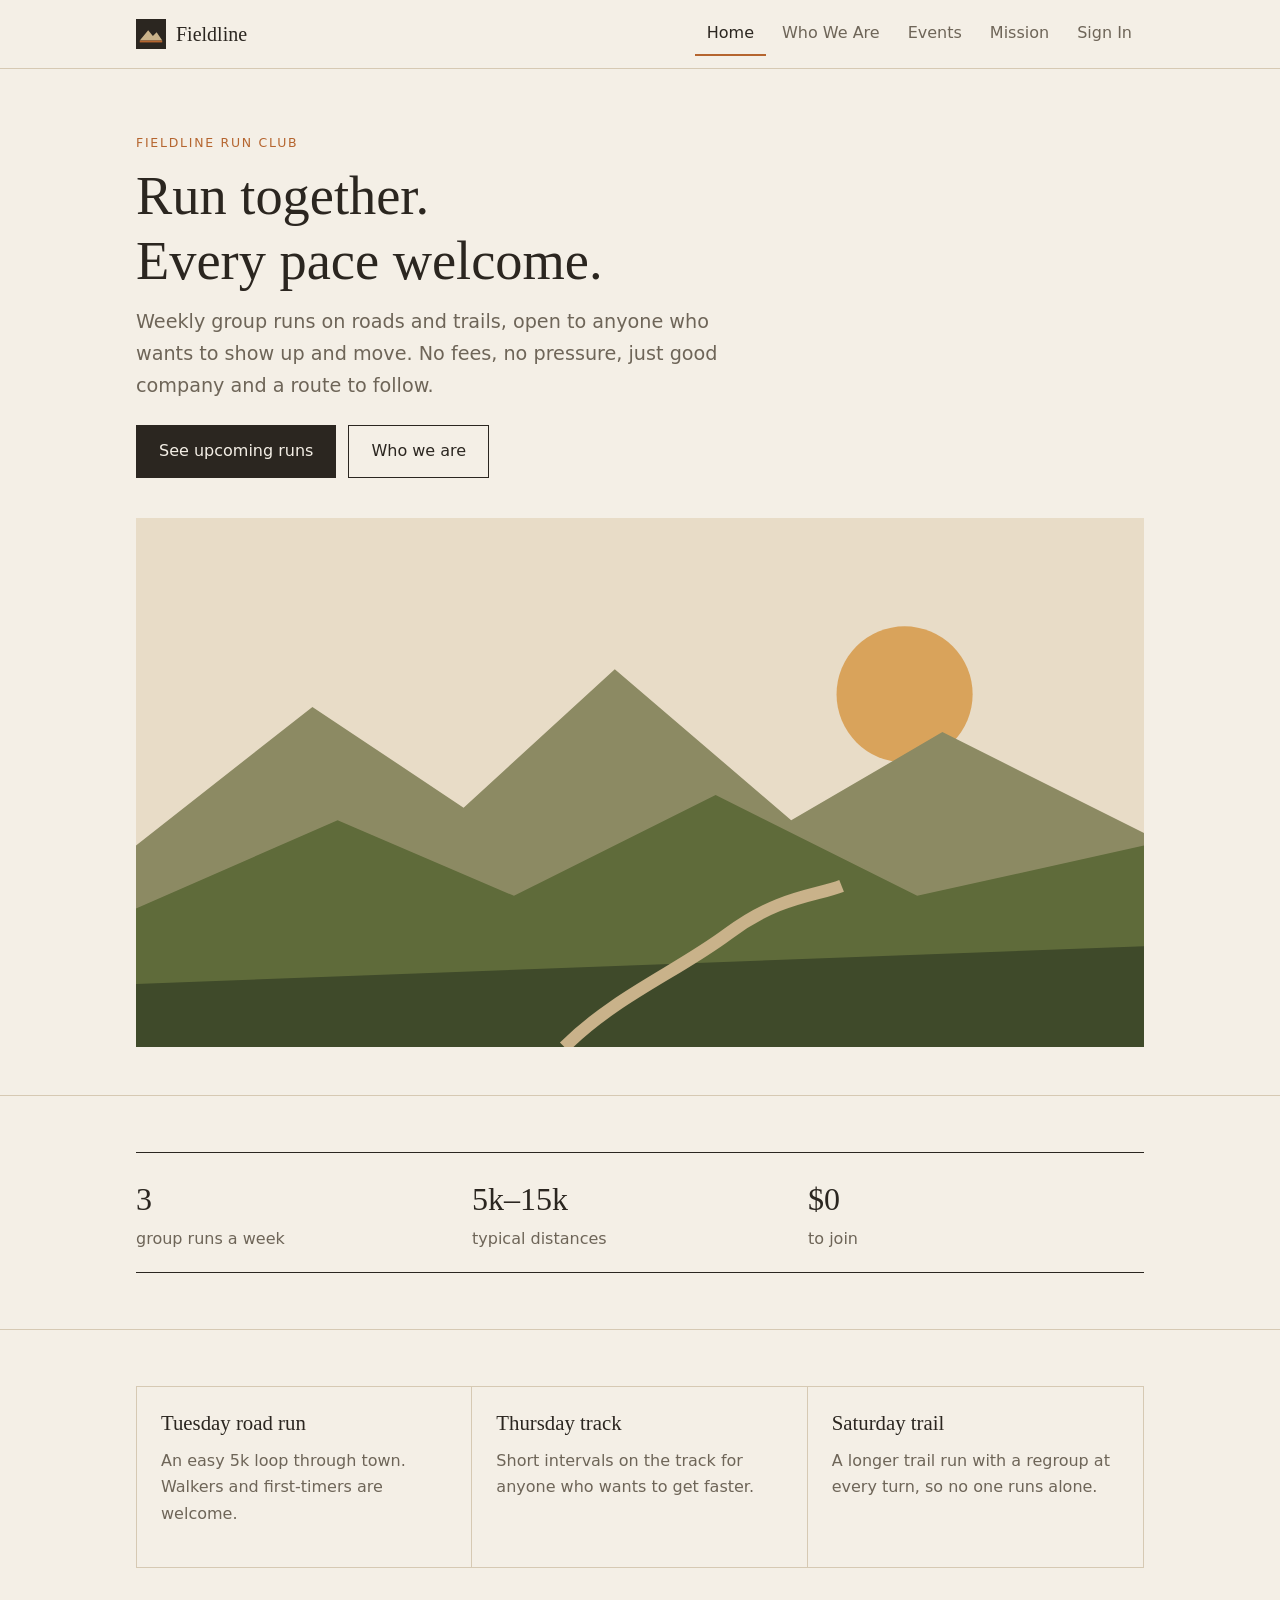
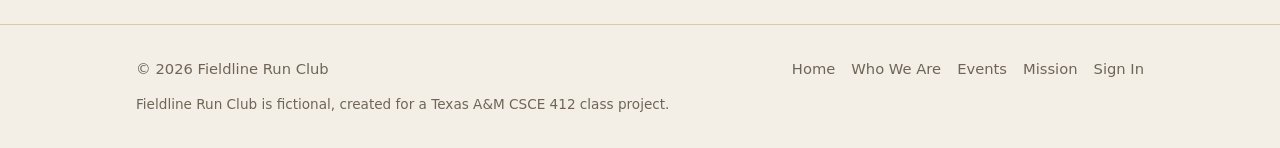
==== website/index.html @ b2ed9a3b "Initial commit including website" ====
<!DOCTYPE html>
<html lang="en">
<head>
  <meta charset="UTF-8">
  <meta name="viewport" content="width=device-width, initial-scale=1.0">
  <title>Home | Fieldline Run Club</title>
  <meta name="description" content="A free, welcoming run club for every pace.">
  <link rel="icon" href="images/logo.svg" type="image/svg+xml">
  <link rel="stylesheet" href="css/style.css">
</head>
<body>
  <header class="site-header">
    <div class="container">
      <nav class="nav" aria-label="Main">
        <a class="logo" href="index.html"><img src="images/logo.svg" alt="">Fieldline</a>
        <button class="nav-toggle" aria-expanded="false" aria-label="Open menu">Menu</button>
        <ul class="nav-links">
          <li><a href="index.html" class="active" aria-current="page">Home</a></li>
          <li><a href="about.html">Who We Are</a></li>
          <li><a href="events.html">Events</a></li>
          <li><a href="mission.html">Mission</a></li>
          <li><a href="signin.html">Sign In</a></li>
        </ul>
      </nav>
    </div>
  </header>

  <main>
    <section class="hero">
      <div class="container">
        <span class="label">Fieldline Run Club</span>
        <h1>Run together.<br>Every pace welcome.</h1>
        <p class="intro">Weekly group runs on roads and trails, open to anyone who wants to show up and move. No fees, no pressure, just good company and a route to follow.</p>
        <div class="actions">
          <a class="btn" href="events.html">See upcoming runs</a>
          <a class="btn outline" href="about.html">Who we are</a>
        </div>
        <img src="images/hero.svg" alt="Flat illustration of green hills and a trail at sunrise">
      </div>
    </section>

    <section class="section">
      <div class="container">
        <div class="facts">
          <div><strong>3</strong><span>group runs a week</span></div>
          <div><strong>5k&ndash;15k</strong><span>typical distances</span></div>
          <div><strong>$0</strong><span>to join</span></div>
        </div>
      </div>
    </section>

    <section class="section">
      <div class="container">
        <div class="three">
        <div>
          <h3>Tuesday road run</h3>
          <p class="muted">An easy 5k loop through town. Walkers and first-timers are welcome.</p>
        </div>
        <div>
          <h3>Thursday track</h3>
          <p class="muted">Short intervals on the track for anyone who wants to get faster.</p>
        </div>
        <div>
          <h3>Saturday trail</h3>
          <p class="muted">A longer trail run with a regroup at every turn, so no one runs alone.</p>
        </div>
        </div>
      </div>
    </section>

  </main>

  <footer class="site-footer">
    <div class="container">
      <div class="footer-row">
        <div>&copy; <span id="year">2026</span> Fieldline Run Club</div>
        <div class="footer-links"><a href="index.html">Home</a> <a href="about.html">Who We Are</a> <a href="events.html">Events</a> <a href="mission.html">Mission</a> <a href="signin.html">Sign In</a></div>
      </div>
      <p class="disclaimer">Fieldline Run Club is fictional, created for a Texas A&amp;M CSCE 412 class project.</p>
    </div>
  </footer>

  <script src="js/main.js"></script>
</body>
</html>
---- website/css/style.css ----
/* Fieldline Run Club — shared styles
   Flat earthy colors, square corners, no gradients or shadows. */
:root {
  --bg: #f4efe6;
  --paper: #efe6d6;
  --ink: #2b2620;
  --muted: #6e6558;
  --line: #d6c9b3;
  --clay: #b5652f;
  --olive: #5f6b3a;
  --sand: #c9b28a;
  --max: 1040px;
}

* { box-sizing: border-box; border-radius: 0; }

body {
  margin: 0;
  background: var(--bg);
  color: var(--ink);
  font-family: system-ui, -apple-system, "Segoe UI", Roboto, sans-serif;
  font-size: 16px;
  line-height: 1.65;
}

h1, h2, h3 {
  font-family: Georgia, "Times New Roman", serif;
  font-weight: normal;
  line-height: 1.2;
  margin: 0 0 12px;
}

h1 { font-size: clamp(2.2rem, 6vw, 3.4rem); }
h2 { font-size: clamp(1.6rem, 4vw, 2.1rem); }
h3 { font-size: 1.3rem; }

p { margin: 0 0 16px; }

img { display: block; max-width: 100%; height: auto; }

a { color: var(--clay); }

.container { max-width: var(--max); margin: 0 auto; padding: 0 16px; }

.label {
  display: block;
  font-size: 0.78rem;
  letter-spacing: 0.14em;
  text-transform: uppercase;
  color: var(--clay);
  margin-bottom: 10px;
}

.muted { color: var(--muted); }

/* ---------- Header ---------- */
.site-header { border-bottom: 1px solid var(--line); background: var(--bg); }

.nav {
  display: flex;
  align-items: center;
  justify-content: space-between;
  height: 68px;
  position: relative;
}

.logo {
  display: flex;
  align-items: center;
  gap: 10px;
  color: var(--ink);
  text-decoration: none;
  font-family: Georgia, serif;
  font-size: 1.25rem;
}

.logo img { width: 30px; height: 30px; }

.nav-links { display: flex; list-style: none; margin: 0; padding: 0; gap: 4px; }

.nav-links a {
  display: block;
  padding: 8px 12px;
  color: var(--muted);
  text-decoration: none;
  border-bottom: 2px solid transparent;
}

.nav-links a:hover { color: var(--ink); }

.nav-links a.active { color: var(--ink); border-bottom-color: var(--clay); }

.nav-toggle {
  display: none;
  background: none;
  border: 1px solid var(--ink);
  color: var(--ink);
  padding: 6px 12px;
  font: inherit;
  cursor: pointer;
}

@media (max-width: 760px) {
  .nav-toggle { display: block; }
  .nav-links {
    display: none;
    position: absolute;
    top: 68px;
    left: -16px;
    right: -16px;
    flex-direction: column;
    background: var(--bg);
    border-bottom: 1px solid var(--line);
    padding: 8px 16px 16px;
    z-index: 5;
  }
  .nav-links.open { display: flex; }
}

/* ---------- Buttons ---------- */
.btn {
  display: inline-block;
  padding: 12px 22px;
  border: 1px solid var(--ink);
  background: var(--ink);
  color: var(--bg);
  text-decoration: none;
  font: inherit;
  cursor: pointer;
}

.btn:hover { background: var(--clay); border-color: var(--clay); }

.btn.outline { background: transparent; color: var(--ink); }

.btn.outline:hover { background: var(--ink); color: var(--bg); }

/* ---------- Hero ---------- */
.hero { padding: 64px 0 48px; }

.hero p.intro { font-size: 1.2rem; color: var(--muted); max-width: 52ch; }

.hero .actions { display: flex; gap: 12px; flex-wrap: wrap; margin: 24px 0 40px; }

/* ---------- Sections ---------- */
.section { padding: 56px 0; border-top: 1px solid var(--line); }

.page-head { padding: 56px 0 32px; }

.page-head p { color: var(--muted); max-width: 60ch; font-size: 1.1rem; }

.split { display: grid; grid-template-columns: 1fr 1fr; gap: 40px; align-items: center; }

.three { display: grid; grid-template-columns: repeat(3, 1fr); gap: 0; border: 1px solid var(--line); }

.three > div { padding: 24px; border-right: 1px solid var(--line); }

.three > div:last-child { border-right: none; }

@media (max-width: 760px) {
  .split { grid-template-columns: 1fr; }
  .three { grid-template-columns: 1fr; }
  .three > div { border-right: none; border-bottom: 1px solid var(--line); }
  .three > div:last-child { border-bottom: none; }
}

.facts { display: grid; grid-template-columns: repeat(3, 1fr); border-top: 1px solid var(--ink); border-bottom: 1px solid var(--ink); }

.facts div { padding: 20px 0; }

.facts strong { display: block; font-family: Georgia, serif; font-weight: normal; font-size: 2rem; }

.facts span { color: var(--muted); }

@media (max-width: 560px) { .facts { grid-template-columns: 1fr; } }

/* ---------- Events ---------- */
.filters { display: flex; gap: 0; flex-wrap: wrap; margin-bottom: 24px; border: 1px solid var(--ink); width: fit-content; }

.filters button {
  background: none;
  border: none;
  border-right: 1px solid var(--ink);
  padding: 8px 18px;
  font: inherit;
  color: var(--ink);
  cursor: pointer;
}

.filters button:last-child { border-right: none; }

.filters button.active { background: var(--ink); color: var(--bg); }

.event-list { list-style: none; margin: 0; padding: 0; border-top: 1px solid var(--line); }

.event {
  display: grid;
  grid-template-columns: 110px 1fr auto;
  gap: 20px;
  padding: 20px 0;
  border-bottom: 1px solid var(--line);
  align-items: baseline;
}

.event .date { font-family: Georgia, serif; font-size: 1.15rem; }

.event .date span { display: block; color: var(--muted); font-size: 0.85rem; font-family: system-ui, sans-serif; }

.event h3 { margin-bottom: 4px; }

.event p { margin: 0; color: var(--muted); }

.event .type { font-size: 0.78rem; letter-spacing: 0.12em; text-transform: uppercase; color: var(--olive); }

.event.hidden { display: none; }

.empty { color: var(--muted); padding: 20px 0; display: none; }

@media (max-width: 560px) { .event { grid-template-columns: 1fr; gap: 4px; } }

/* ---------- Mission ---------- */
.statement {
  font-family: Georgia, serif;
  font-size: clamp(1.5rem, 4vw, 2.2rem);
  line-height: 1.35;
  border-left: 4px solid var(--clay);
  padding-left: 24px;
  margin: 0 0 40px;
  max-width: 34ch;
}

.values { list-style: none; margin: 0; padding: 0; border-top: 1px solid var(--line); }

.values li { display: grid; grid-template-columns: 60px 1fr; padding: 20px 0; border-bottom: 1px solid var(--line); }

.values .num { font-family: Georgia, serif; color: var(--clay); font-size: 1.3rem; }

/* ---------- Sign in ---------- */
.signin { max-width: 420px; }

.field { margin-bottom: 18px; }

.field label { display: block; margin-bottom: 6px; }

.field input {
  width: 100%;
  padding: 11px 12px;
  border: 1px solid var(--ink);
  background: var(--bg);
  color: var(--ink);
  font: inherit;
}

.field input:focus { outline: 2px solid var(--clay); outline-offset: 0; }

.field.invalid input { border-color: #9b2c1c; }

.error { color: #9b2c1c; font-size: 0.9rem; min-height: 1.3em; margin-top: 4px; }

.check { display: flex; align-items: center; gap: 8px; margin-bottom: 20px; }

.check input { accent-color: var(--clay); }

.notice { display: none; border: 1px solid var(--olive); color: var(--olive); padding: 12px 14px; margin-top: 18px; }

.notice.show { display: block; }

/* ---------- Error page ---------- */
.error-page { padding: 96px 0; }

.error-page .code { font-family: Georgia, serif; font-size: clamp(4rem, 14vw, 7rem); line-height: 1; color: var(--clay); margin: 0 0 12px; }

/* ---------- Footer ---------- */
.site-footer { border-top: 1px solid var(--line); padding: 32px 0; color: var(--muted); font-size: 0.92rem; }

.footer-row { display: flex; justify-content: space-between; gap: 16px; flex-wrap: wrap; }

.footer-links { display: flex; gap: 16px; flex-wrap: wrap; }

.footer-links a { color: var(--muted); text-decoration: none; }

.footer-links a:hover { color: var(--ink); }

.disclaimer { margin: 12px 0 0; font-size: 0.85rem; }
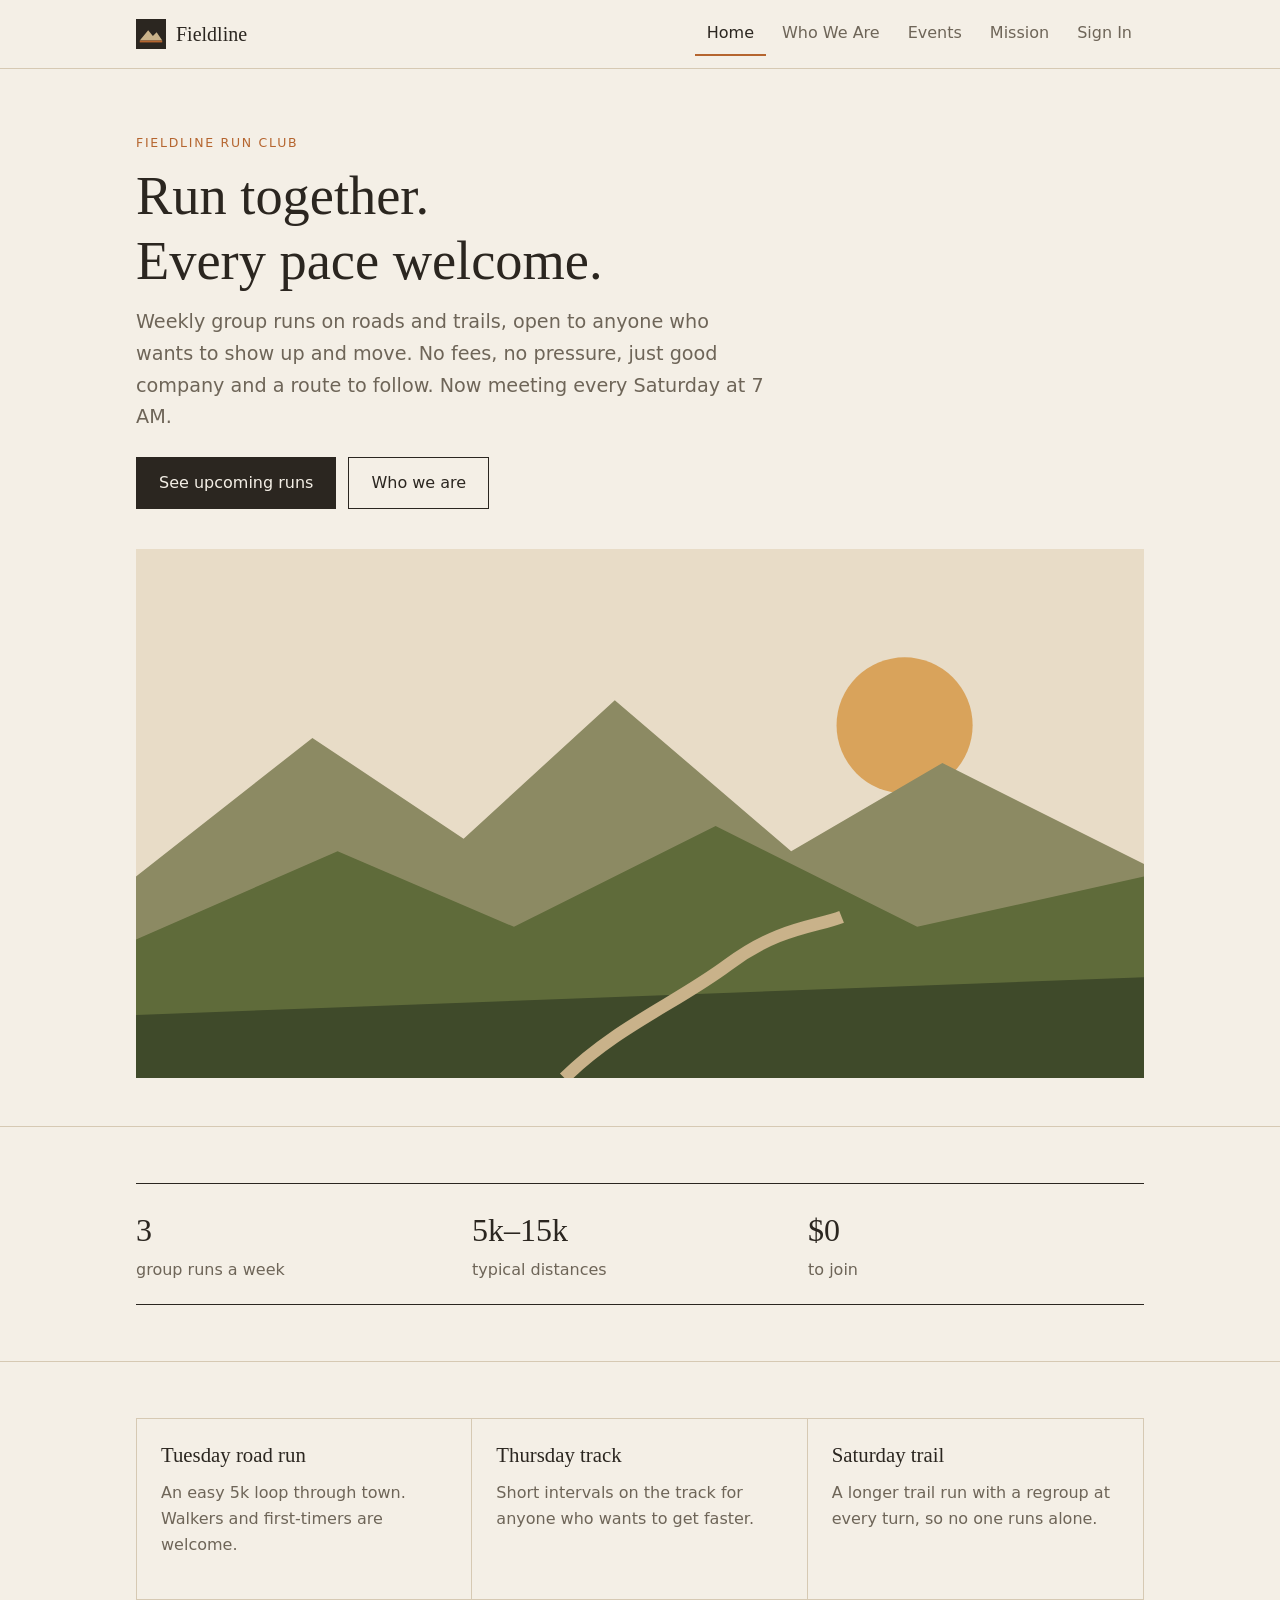
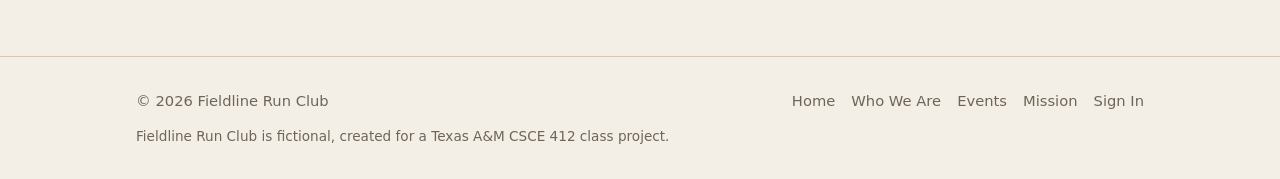
==== commit 3f22cfae: "Start experiment 1" ====
--- a/website/index.html
+++ b/website/index.html
@@ -30,7 +30,7 @@
       <div class="container">
         <span class="label">Fieldline Run Club</span>
         <h1>Run together.<br>Every pace welcome.</h1>
-        <p class="intro">Weekly group runs on roads and trails, open to anyone who wants to show up and move. No fees, no pressure, just good company and a route to follow.</p>
+        <p class="intro">Weekly group runs on roads and trails, open to anyone who wants to show up and move. No fees, no pressure, just good company and a route to follow. Now meeting every Saturday at 7 AM.</p>
         <div class="actions">
           <a class="btn" href="events.html">See upcoming runs</a>
           <a class="btn outline" href="about.html">Who we are</a>
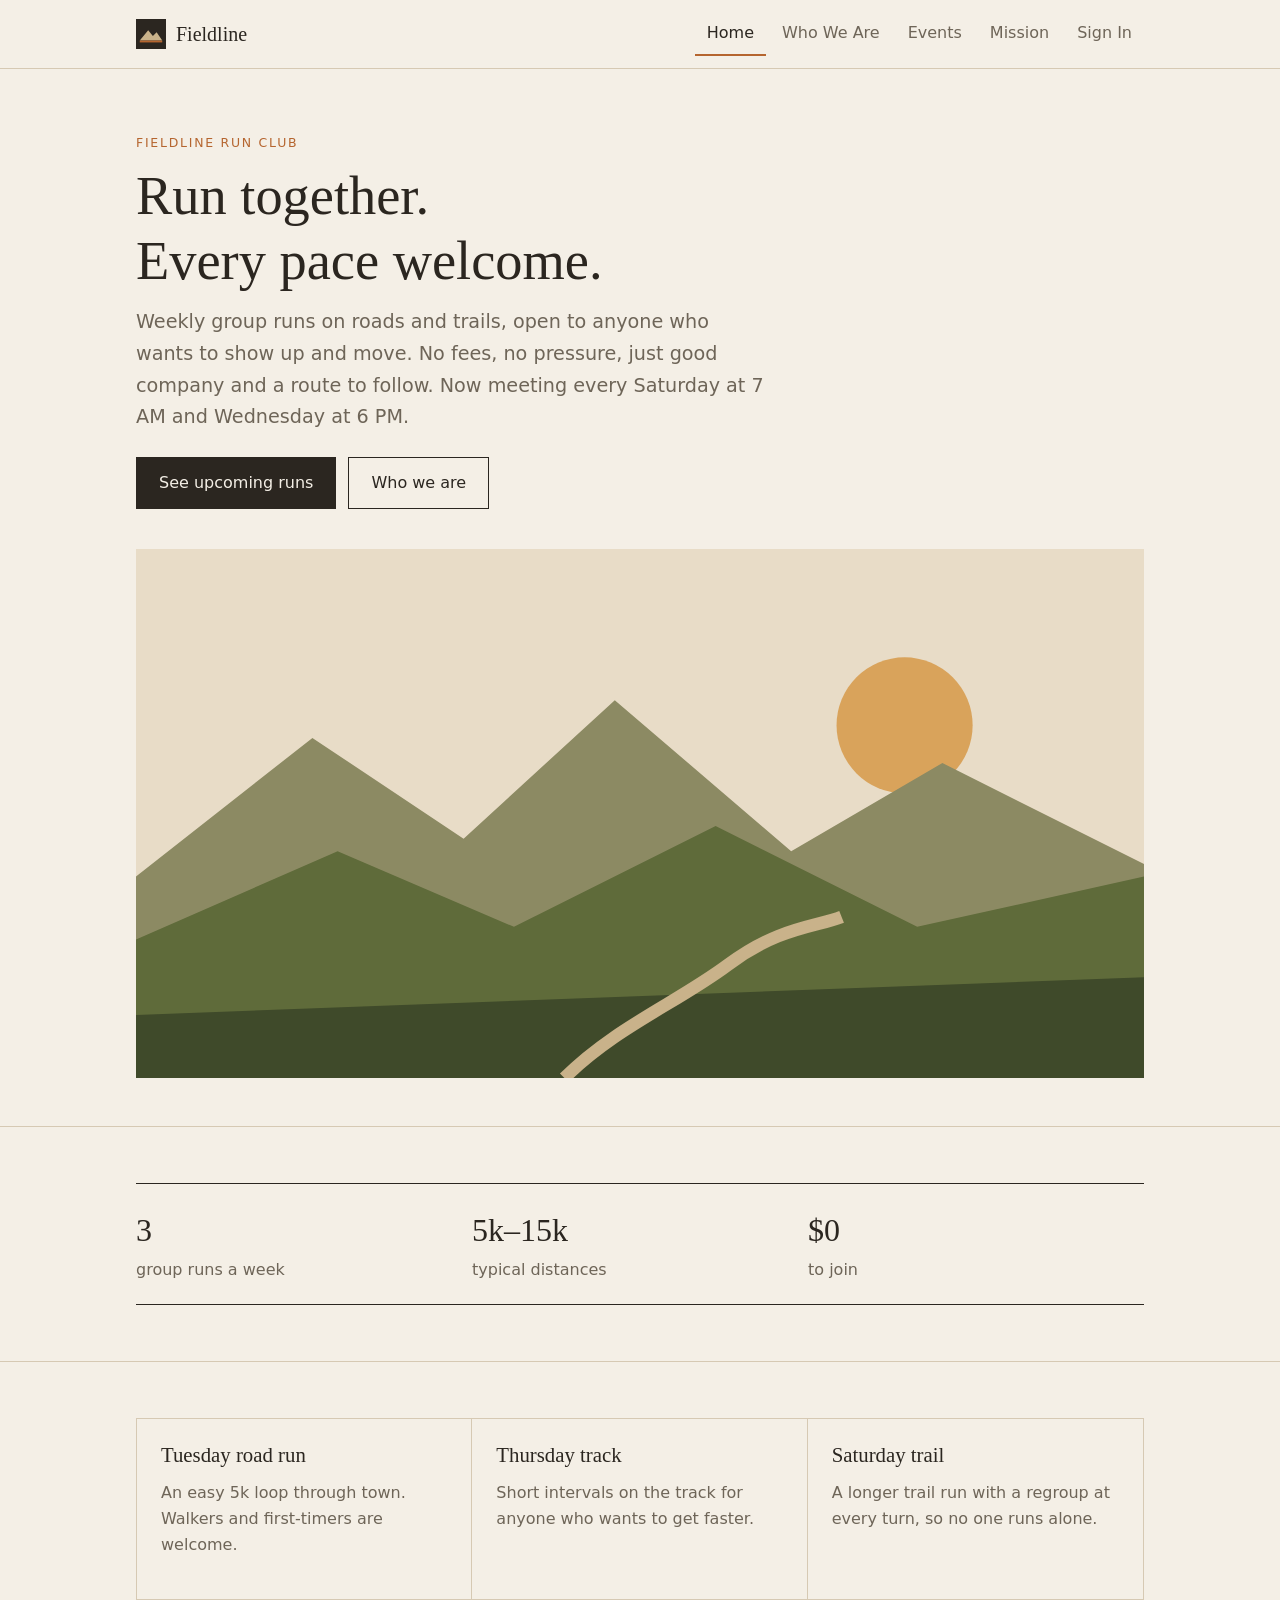
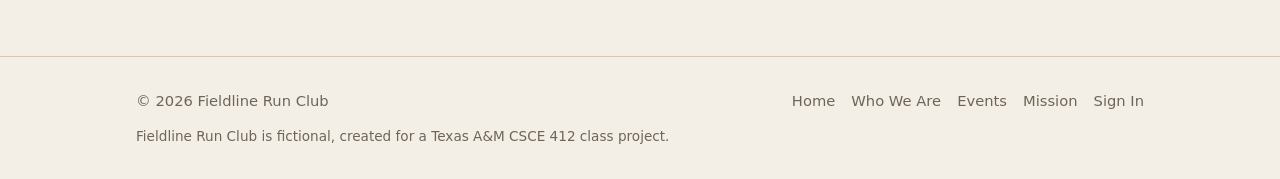
==== commit b6c74aa3: "Experiment 1: add Wednesday run to homepage" ====
--- a/website/index.html
+++ b/website/index.html
@@ -30,7 +30,7 @@
       <div class="container">
         <span class="label">Fieldline Run Club</span>
         <h1>Run together.<br>Every pace welcome.</h1>
-        <p class="intro">Weekly group runs on roads and trails, open to anyone who wants to show up and move. No fees, no pressure, just good company and a route to follow. Now meeting every Saturday at 7 AM.</p>
+        <p class="intro">Weekly group runs on roads and trails, open to anyone who wants to show up and move. No fees, no pressure, just good company and a route to follow. Now meeting every Saturday at 7 AM and Wednesday at 6 PM.</p>
         <div class="actions">
           <a class="btn" href="events.html">See upcoming runs</a>
           <a class="btn outline" href="about.html">Who we are</a>
